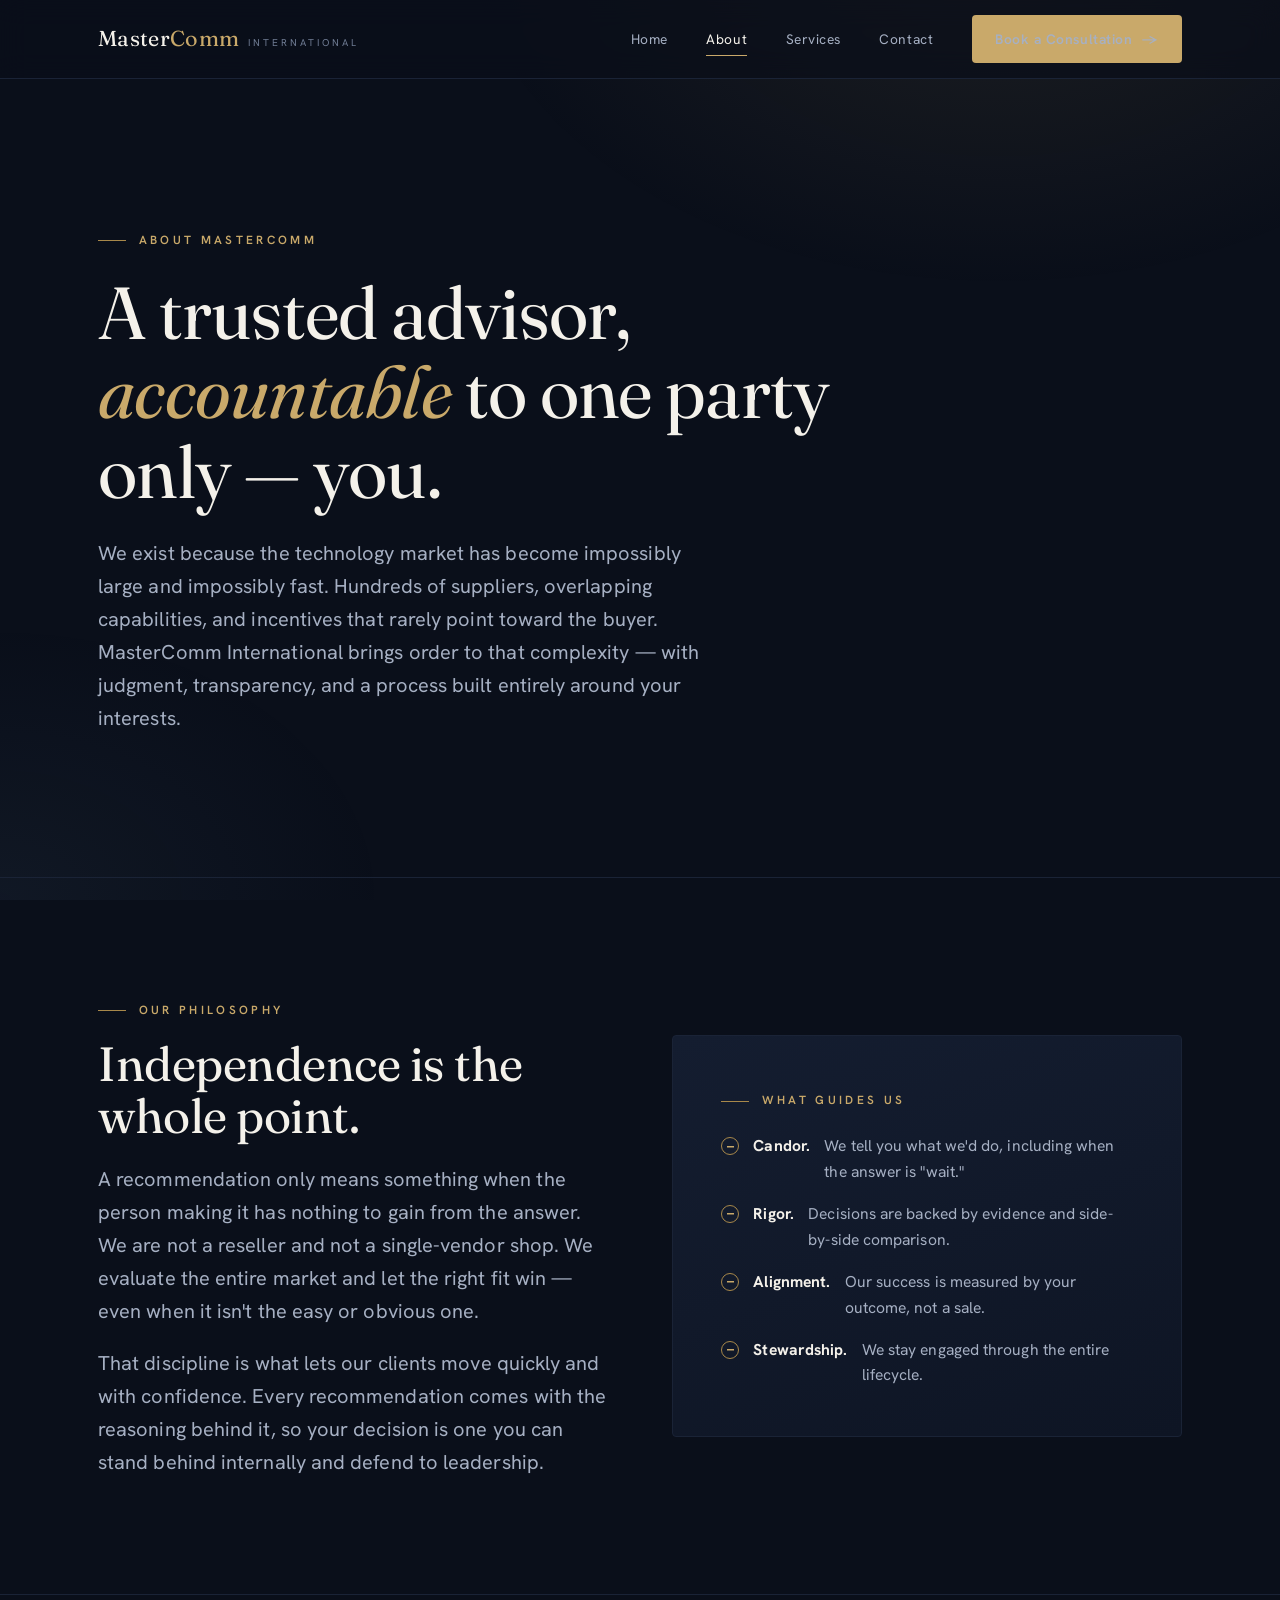
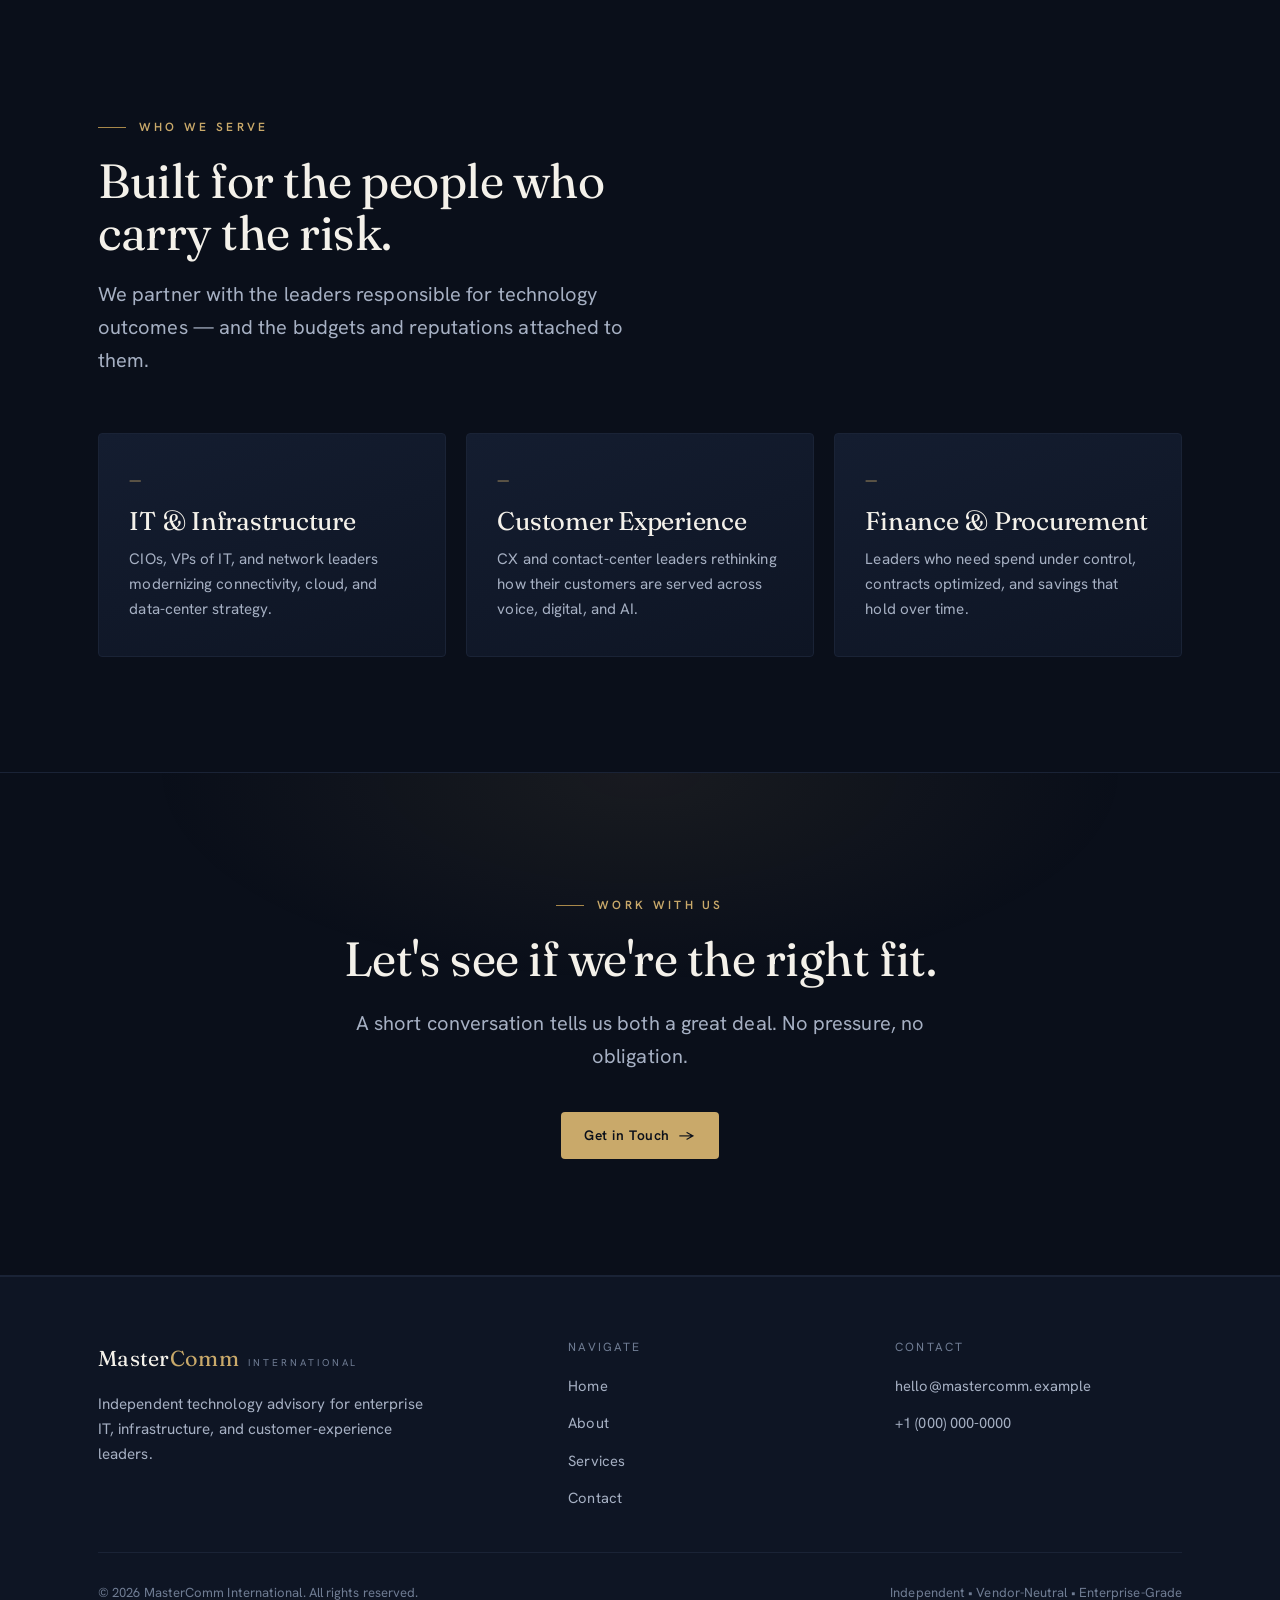
==== about.html @ c712c60d "Add files via upload" ====
<!DOCTYPE html>
<html lang="en">
<head>
  <meta charset="UTF-8" />
  <meta name="viewport" content="width=device-width, initial-scale=1.0" />
  <title>About — MasterComm International</title>
  <meta name="description" content="MasterComm International is an independent technology advisor. Learn about our philosophy, our independence, and how we serve enterprise technology leaders." />
  <link rel="preconnect" href="https://fonts.googleapis.com" />
  <link rel="preconnect" href="https://fonts.gstatic.com" crossorigin />
  <link href="https://fonts.googleapis.com/css2?family=Fraunces:ital,opsz,wght@0,9..144,300..500;1,9..144,300..500&family=Hanken+Grotesk:wght@400;500;600&display=swap" rel="stylesheet" />
  <link rel="stylesheet" href="styles.css" />
</head>
<body>

  <header class="site-header">
    <div class="wrap nav">
      <a class="brand" href="index.html">
        <span class="mark">Master<b>Comm</b></span>
        <span class="tag">International</span>
      </a>
      <nav class="nav-links">
        <a href="index.html">Home</a>
        <a href="about.html" class="active">About</a>
        <a href="services.html">Services</a>
        <a href="contact.html">Contact</a>
        <a href="contact.html" class="btn btn-primary">Book a Consultation <span class="arr">→</span></a>
      </nav>
      <button class="nav-toggle" aria-label="Menu"><span></span><span></span><span></span></button>
    </div>
  </header>

  <!-- PAGE HERO -->
  <section class="hero">
    <div class="wrap">
      <span class="eyebrow reveal">About MasterComm</span>
      <h1 class="reveal d1" style="max-width:18ch;margin:1.4rem 0 1.6rem;">A trusted advisor, <span class="accent">accountable</span> to one party only — you.</h1>
      <p class="lead reveal d2">We exist because the technology market has become impossibly large and impossibly fast. Hundreds of suppliers, overlapping capabilities, and incentives that rarely point toward the buyer. MasterComm International brings order to that complexity — with judgment, transparency, and a process built entirely around your interests.</p>
    </div>
  </section>

  <!-- PHILOSOPHY -->
  <section class="section-pad" style="border-top:1px solid var(--line-soft);">
    <div class="wrap split">
      <div class="reveal">
        <span class="eyebrow">Our Philosophy</span>
        <h2 style="margin:1.1rem 0 1.3rem;">Independence is the whole point.</h2>
        <p class="lead">A recommendation only means something when the person making it has nothing to gain from the answer. We are not a reseller and not a single-vendor shop. We evaluate the entire market and let the right fit win — even when it isn't the easy or obvious one.</p>
        <p class="lead" style="margin-top:1.2rem;">That discipline is what lets our clients move quickly and with confidence. Every recommendation comes with the reasoning behind it, so your decision is one you can stand behind internally and defend to leadership.</p>
      </div>
      <div class="panel reveal d1">
        <span class="eyebrow">What Guides Us</span>
        <ul class="tick-list" style="margin-top:1.4rem;">
          <li><strong style="color:var(--parchment);">Candor.</strong> We tell you what we'd do, including when the answer is "wait."</li>
          <li><strong style="color:var(--parchment);">Rigor.</strong> Decisions are backed by evidence and side-by-side comparison.</li>
          <li><strong style="color:var(--parchment);">Alignment.</strong> Our success is measured by your outcome, not a sale.</li>
          <li><strong style="color:var(--parchment);">Stewardship.</strong> We stay engaged through the entire lifecycle.</li>
        </ul>
      </div>
    </div>
  </section>

  <!-- WHO WE SERVE -->
  <section class="section-pad" style="border-top:1px solid var(--line-soft);">
    <div class="wrap">
      <div class="section-head reveal">
        <span class="eyebrow">Who We Serve</span>
        <h2>Built for the people who carry the risk.</h2>
        <p class="lead">We partner with the leaders responsible for technology outcomes — and the budgets and reputations attached to them.</p>
      </div>
      <div class="grid grid-3">
        <article class="card reveal">
          <span class="idx">—</span>
          <h3>IT &amp; Infrastructure</h3>
          <p>CIOs, VPs of IT, and network leaders modernizing connectivity, cloud, and data-center strategy.</p>
        </article>
        <article class="card reveal d1">
          <span class="idx">—</span>
          <h3>Customer Experience</h3>
          <p>CX and contact-center leaders rethinking how their customers are served across voice, digital, and AI.</p>
        </article>
        <article class="card reveal d2">
          <span class="idx">—</span>
          <h3>Finance &amp; Procurement</h3>
          <p>Leaders who need spend under control, contracts optimized, and savings that hold over time.</p>
        </article>
      </div>
    </div>
  </section>

  <!-- CTA -->
  <section class="cta-band section-pad">
    <div class="wrap">
      <span class="eyebrow reveal" style="justify-content:center;">Work With Us</span>
      <h2 class="reveal d1" style="margin-top:1.1rem;">Let's see if we're the right fit.</h2>
      <p class="lead reveal d2">A short conversation tells us both a great deal. No pressure, no obligation.</p>
      <div class="reveal d3" style="display:flex;justify-content:center;">
        <a href="contact.html" class="btn btn-primary">Get in Touch <span class="arr">→</span></a>
      </div>
    </div>
  </section>

  <footer class="site-footer">
    <div class="wrap">
      <div class="footer-grid">
        <div>
          <a class="brand" href="index.html">
            <span class="mark">Master<b>Comm</b></span>
            <span class="tag">International</span>
          </a>
          <p class="footer-blurb">Independent technology advisory for enterprise IT, infrastructure, and customer-experience leaders.</p>
        </div>
        <div>
          <h4>Navigate</h4>
          <ul>
            <li><a href="index.html">Home</a></li>
            <li><a href="about.html">About</a></li>
            <li><a href="services.html">Services</a></li>
            <li><a href="contact.html">Contact</a></li>
          </ul>
        </div>
        <div>
          <h4>Contact</h4>
          <ul>
            <li><a href="mailto:hello@mastercomm.example">hello@mastercomm.example</a></li>
            <li><a href="tel:+10000000000">+1 (000) 000-0000</a></li>
          </ul>
        </div>
      </div>
      <div class="footer-bottom">
        <span>© <span id="year"></span> MasterComm International. All rights reserved.</span>
        <span>Independent • Vendor-Neutral • Enterprise-Grade</span>
      </div>
    </div>
  </footer>

  <script>document.getElementById('year').textContent = new Date().getFullYear();</script>
  <script src="script.js"></script>
</body>
</html>
---- styles.css ----
/* ============================================================
   MasterComm International — Design System
   Aesthetic: refined boardroom luxury for enterprise IT / CX
   ============================================================ */

:root {
  /* Core palette */
  --ink:        #0a0f1a;   /* deep midnight base            */
  --ink-2:      #0e1524;   /* raised surface                */
  --ink-3:      #141d30;   /* cards / panels                */
  --line:       #243047;   /* hairline borders              */
  --line-soft:  #1a2336;

  /* Text */
  --parchment:  #f4f1ea;   /* primary text (warm white)     */
  --muted:      #a6b0c3;   /* secondary text                */
  --muted-2:    #6f7c93;   /* tertiary / captions           */

  /* Accent — champagne brass */
  --gold:       #c9a96a;
  --gold-soft:  #d9c193;
  --gold-deep:  #a8884a;
  --steel:      #6b8db5;   /* secondary tech accent         */

  /* Type */
  --display: "Fraunces", Georgia, "Times New Roman", serif;
  --body:    "Hanken Grotesk", -apple-system, BlinkMacSystemFont, sans-serif;

  /* Layout */
  --maxw: 1180px;
  --gutter: clamp(1.25rem, 4vw, 3rem);
  --radius: 4px;
  --ease: cubic-bezier(0.16, 1, 0.3, 1);
}

/* ---------- Reset ---------- */
*, *::before, *::after { box-sizing: border-box; margin: 0; padding: 0; }
html { scroll-behavior: smooth; -webkit-text-size-adjust: 100%; }

body {
  font-family: var(--body);
  background: var(--ink);
  color: var(--parchment);
  line-height: 1.65;
  font-weight: 400;
  letter-spacing: 0.005em;
  -webkit-font-smoothing: antialiased;
  text-rendering: optimizeLegibility;
  overflow-x: hidden;
}

/* Subtle film-grain / atmosphere overlay */
body::before {
  content: "";
  position: fixed;
  inset: 0;
  pointer-events: none;
  z-index: 1;
  background:
    radial-gradient(900px 600px at 78% -8%, rgba(201,169,106,0.10), transparent 60%),
    radial-gradient(700px 500px at 0% 100%, rgba(107,141,181,0.07), transparent 55%);
}

img { max-width: 100%; display: block; }
a { color: inherit; text-decoration: none; }

/* ---------- Typography ---------- */
h1, h2, h3, h4 {
  font-family: var(--display);
  font-weight: 400;
  line-height: 1.08;
  letter-spacing: -0.01em;
  font-optical-sizing: auto;
}
h1 { font-size: clamp(2.6rem, 6vw, 4.6rem); }
h2 { font-size: clamp(2rem, 4vw, 3rem); }
h3 { font-size: clamp(1.25rem, 2vw, 1.6rem); }

.eyebrow {
  font-family: var(--body);
  font-size: 0.74rem;
  font-weight: 600;
  letter-spacing: 0.28em;
  text-transform: uppercase;
  color: var(--gold);
  display: inline-flex;
  align-items: center;
  gap: 0.8rem;
}
.eyebrow::before {
  content: "";
  width: 28px; height: 1px;
  background: var(--gold-deep);
  display: inline-block;
}

p.lead {
  font-size: clamp(1.05rem, 1.6vw, 1.25rem);
  color: var(--muted);
  max-width: 56ch;
}

/* ---------- Layout helpers ---------- */
.wrap { width: 100%; max-width: var(--maxw); margin: 0 auto; padding-inline: var(--gutter); position: relative; z-index: 2; }
section { position: relative; z-index: 2; }
.section-pad { padding-block: clamp(4.5rem, 9vw, 8rem); }

/* ---------- Header / Nav ---------- */
.site-header {
  position: sticky; top: 0; z-index: 50;
  background: rgba(10,15,26,0.72);
  backdrop-filter: blur(14px);
  -webkit-backdrop-filter: blur(14px);
  border-bottom: 1px solid var(--line-soft);
}
.nav {
  display: flex; align-items: center; justify-content: space-between;
  height: 78px;
}
.brand { display: flex; align-items: baseline; gap: 0.55rem; letter-spacing: 0.02em; }
.brand .mark {
  font-family: var(--display);
  font-size: 1.35rem;
  color: var(--parchment);
}
.brand .mark b { color: var(--gold); font-weight: 400; }
.brand .tag {
  font-size: 0.62rem; letter-spacing: 0.3em; text-transform: uppercase;
  color: var(--muted-2);
}
.nav-links { display: flex; align-items: center; gap: 2.4rem; }
.nav-links a {
  font-size: 0.86rem; letter-spacing: 0.04em; color: var(--muted);
  position: relative; transition: color 0.3s var(--ease);
}
.nav-links a:hover { color: var(--parchment); }
.nav-links a.active { color: var(--parchment); }
.nav-links a:not(.btn)::after {
  content: ""; position: absolute; left: 0; bottom: -6px;
  width: 0; height: 1px; background: var(--gold);
  transition: width 0.35s var(--ease);
}
.nav-links a:not(.btn):hover::after,
.nav-links a.active:not(.btn)::after { width: 100%; }

.btn {
  display: inline-flex; align-items: center; gap: 0.6rem;
  font-size: 0.86rem; font-weight: 600; letter-spacing: 0.04em;
  padding: 0.72rem 1.4rem; border-radius: var(--radius);
  transition: all 0.35s var(--ease); cursor: pointer; border: 1px solid transparent;
}
.btn-primary { background: var(--gold); color: var(--ink); }
.btn-primary:hover { background: var(--gold-soft); transform: translateY(-2px); }
.btn-ghost { border-color: var(--line); color: var(--parchment); }
.btn-ghost:hover { border-color: var(--gold); color: var(--gold); }
.btn .arr { transition: transform 0.35s var(--ease); }
.btn:hover .arr { transform: translateX(4px); }

/* Mobile nav toggle */
.nav-toggle { display: none; background: none; border: 0; cursor: pointer; padding: 0.5rem; }
.nav-toggle span { display: block; width: 24px; height: 2px; background: var(--parchment); margin: 5px 0; transition: 0.3s var(--ease); }

/* ---------- Hero ---------- */
.hero { padding-block: clamp(5rem, 12vw, 9rem) clamp(4rem, 8vw, 7rem); position: relative; }
.hero-grid { display: grid; gap: 2.5rem; }
.hero h1 { margin: 1.6rem 0 1.8rem; }
.hero h1 .accent { color: var(--gold); font-style: italic; }
.hero .lead { margin-bottom: 2.5rem; }
.hero-cta { display: flex; flex-wrap: wrap; gap: 1rem; }

/* faint vertical rule + index numerals motif */
.hero-meta {
  margin-top: 4rem; padding-top: 2rem; border-top: 1px solid var(--line-soft);
  display: grid; grid-template-columns: repeat(3, 1fr); gap: 1.5rem;
}
.hero-meta .stat .n { font-family: var(--display); font-size: clamp(1.8rem,3vw,2.4rem); color: var(--parchment); }
.hero-meta .stat .l { font-size: 0.78rem; letter-spacing: 0.12em; text-transform: uppercase; color: var(--muted-2); margin-top: 0.3rem; }

/* ---------- Generic section heads ---------- */
.section-head { max-width: 60ch; margin-bottom: 3.5rem; }
.section-head h2 { margin: 1.1rem 0 1.2rem; }

/* ---------- Cards grid ---------- */
.grid { display: grid; gap: 1.25rem; }
.grid-3 { grid-template-columns: repeat(3, 1fr); }
.grid-2 { grid-template-columns: repeat(2, 1fr); }

.card {
  background: linear-gradient(160deg, var(--ink-3), var(--ink-2));
  border: 1px solid var(--line-soft);
  border-radius: var(--radius);
  padding: 2.1rem 1.9rem;
  transition: transform 0.4s var(--ease), border-color 0.4s var(--ease);
  position: relative; overflow: hidden;
}
.card::after {
  content: ""; position: absolute; inset: 0 0 auto 0; height: 1px;
  background: linear-gradient(90deg, transparent, var(--gold-deep), transparent);
  opacity: 0; transition: opacity 0.4s var(--ease);
}
.card:hover { transform: translateY(-4px); border-color: var(--line); }
.card:hover::after { opacity: 1; }
.card .idx { font-family: var(--display); font-size: 0.95rem; color: var(--gold); letter-spacing: 0.1em; }
.card h3 { margin: 0.9rem 0 0.7rem; color: var(--parchment); }
.card p { color: var(--muted); font-size: 0.95rem; }

/* ---------- Feature / split ---------- */
.split { display: grid; grid-template-columns: 1fr 1fr; gap: clamp(2rem, 5vw, 4.5rem); align-items: center; }
.panel {
  background: linear-gradient(160deg, var(--ink-3), var(--ink-2));
  border: 1px solid var(--line-soft); border-radius: var(--radius);
  padding: clamp(2rem, 4vw, 3rem);
}
.tick-list { list-style: none; display: grid; gap: 1rem; margin-top: 1.6rem; }
.tick-list li { display: flex; gap: 0.9rem; color: var(--muted); font-size: 0.98rem; }
.tick-list li::before {
  content: ""; flex: none; width: 18px; height: 18px; margin-top: 4px;
  border: 1px solid var(--gold-deep); border-radius: 50%;
  background:
    linear-gradient(var(--gold),var(--gold)) center/7px 1.5px no-repeat;
  position: relative;
}

/* ---------- CTA band ---------- */
.cta-band {
  border-top: 1px solid var(--line-soft);
  border-bottom: 1px solid var(--line-soft);
  background:
    radial-gradient(700px 300px at 50% 0%, rgba(201,169,106,0.08), transparent 70%);
  text-align: center;
}
.cta-band h2 { margin-bottom: 1.4rem; }
.cta-band .lead { margin: 0 auto 2.4rem; }

/* ---------- Contact ---------- */
.field { display: flex; flex-direction: column; gap: 0.5rem; margin-bottom: 1.3rem; }
.field label { font-size: 0.78rem; letter-spacing: 0.12em; text-transform: uppercase; color: var(--muted-2); }
.field input, .field textarea, .field select {
  background: var(--ink); border: 1px solid var(--line); border-radius: var(--radius);
  color: var(--parchment); padding: 0.85rem 1rem; font-family: var(--body); font-size: 0.95rem;
  transition: border-color 0.3s var(--ease);
}
.field input:focus, .field textarea:focus, .field select:focus { outline: none; border-color: var(--gold); }
.field textarea { resize: vertical; min-height: 140px; }

.contact-detail { display: grid; gap: 1.8rem; }
.contact-detail .row .k { font-size: 0.74rem; letter-spacing: 0.2em; text-transform: uppercase; color: var(--gold); margin-bottom: 0.4rem; }
.contact-detail .row .v { color: var(--parchment); font-size: 1.05rem; }
.contact-detail .row .v a:hover { color: var(--gold); }

/* ---------- Footer ---------- */
.site-footer { border-top: 1px solid var(--line-soft); background: var(--ink-2); }
.footer-grid { display: grid; grid-template-columns: 1.5fr 1fr 1fr; gap: 2.5rem; padding-block: 4rem 2.5rem; }
.footer-grid h4 { font-family: var(--body); font-size: 0.74rem; letter-spacing: 0.18em; text-transform: uppercase; color: var(--muted-2); margin-bottom: 1.2rem; }
.footer-grid ul { list-style: none; display: grid; gap: 0.7rem; }
.footer-grid a { color: var(--muted); font-size: 0.92rem; }
.footer-grid a:hover { color: var(--gold); }
.footer-blurb { color: var(--muted); font-size: 0.95rem; max-width: 38ch; margin-top: 1rem; }
.footer-bottom { display: flex; justify-content: space-between; align-items: center; flex-wrap: wrap; gap: 1rem; padding-block: 1.8rem; border-top: 1px solid var(--line-soft); font-size: 0.82rem; color: var(--muted-2); }

/* ---------- Reveal on load / scroll ---------- */
.reveal { opacity: 0; transform: translateY(20px); transition: opacity 0.8s var(--ease), transform 0.8s var(--ease); }
.reveal.in { opacity: 1; transform: none; }
.d1 { transition-delay: 0.08s; } .d2 { transition-delay: 0.16s; }
.d3 { transition-delay: 0.24s; } .d4 { transition-delay: 0.32s; }

/* ---------- Responsive ---------- */
@media (max-width: 880px) {
  .nav-links {
    position: fixed; inset: 78px 0 auto 0; flex-direction: column; align-items: flex-start;
    gap: 0; background: var(--ink-2); border-bottom: 1px solid var(--line);
    padding: 1rem var(--gutter) 2rem; transform: translateY(-120%);
    transition: transform 0.45s var(--ease); height: auto;
  }
  .nav-links.open { transform: translateY(0); }
  .nav-links a { padding: 0.9rem 0; width: 100%; border-bottom: 1px solid var(--line-soft); }
  .nav-links a.btn { margin-top: 1rem; border-bottom: 0; justify-content: center; }
  .nav-toggle { display: block; }
  .grid-3, .grid-2 { grid-template-columns: 1fr; }
  .split { grid-template-columns: 1fr; }
  .footer-grid { grid-template-columns: 1fr; gap: 2rem; }
  .hero-meta { grid-template-columns: 1fr; gap: 1.6rem; }
}

@media (prefers-reduced-motion: reduce) {
  * { animation: none !important; transition: none !important; scroll-behavior: auto; }
  .reveal { opacity: 1; transform: none; }
}
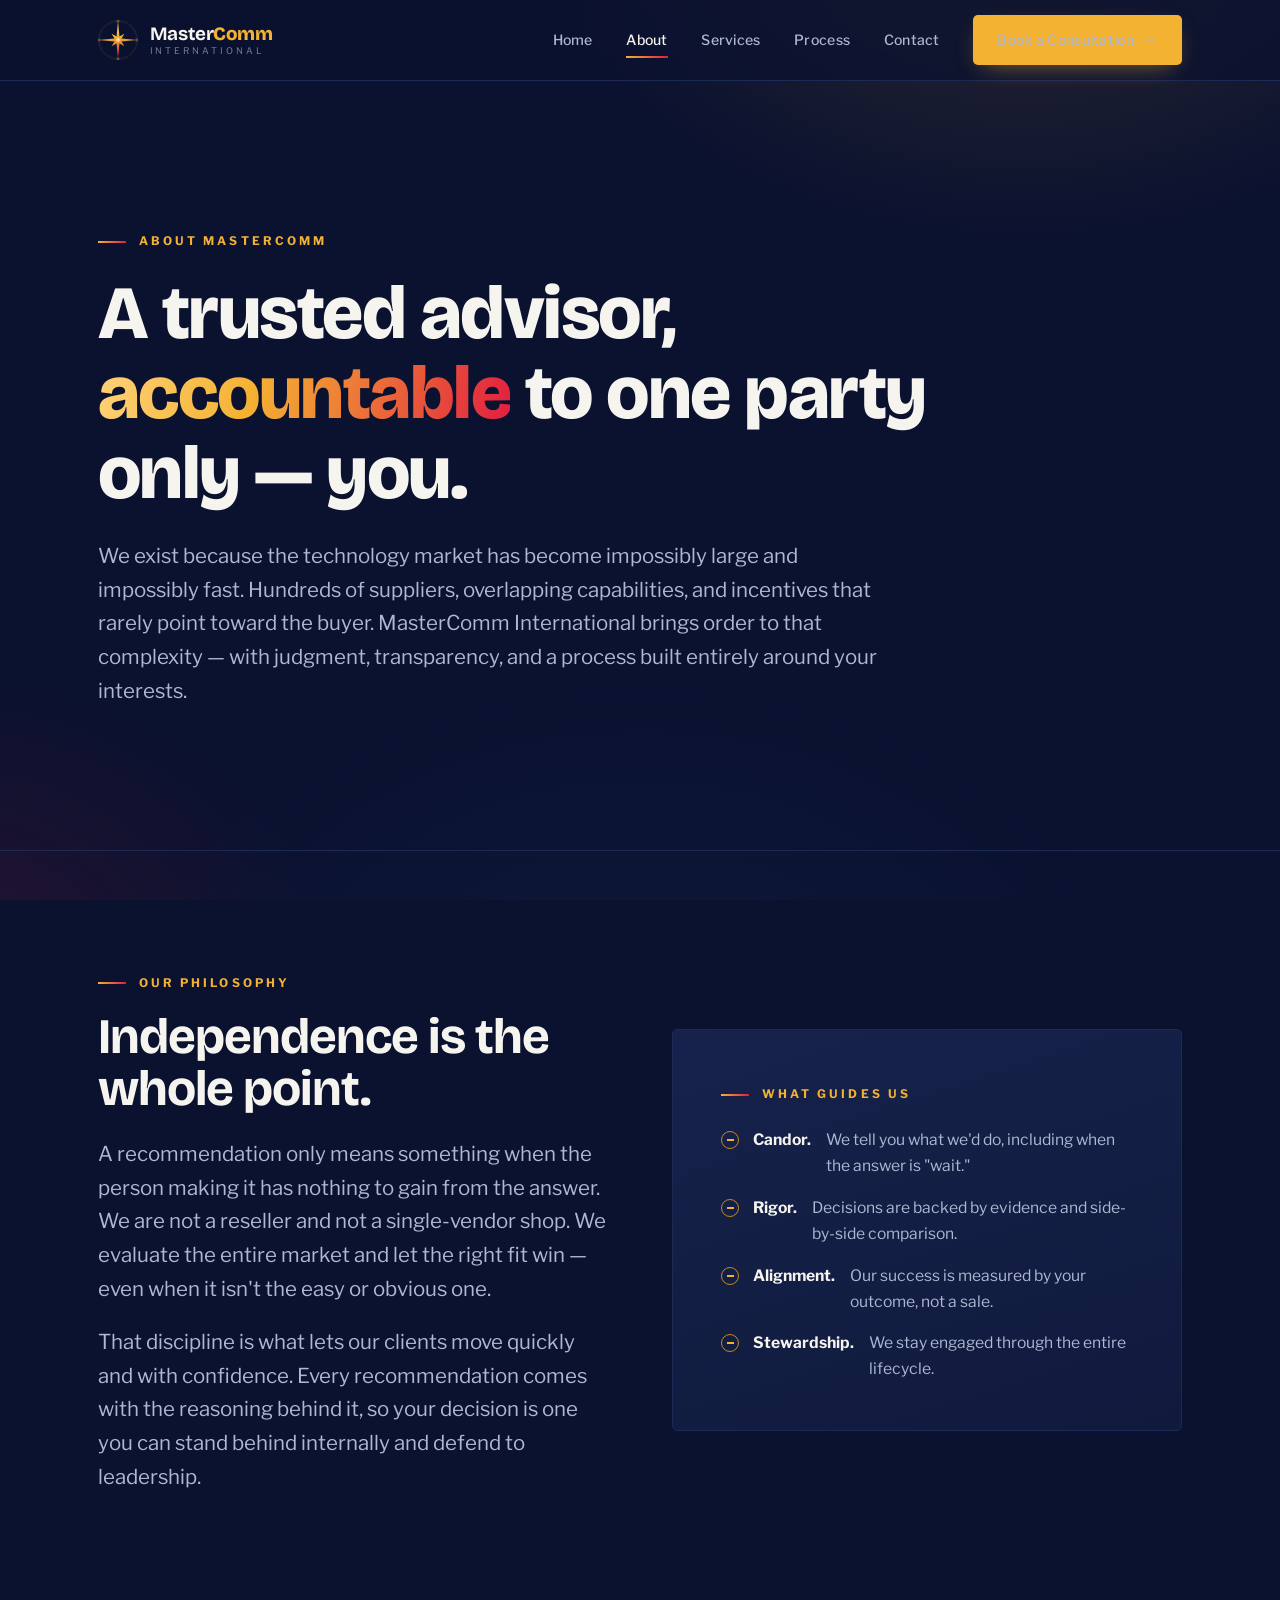
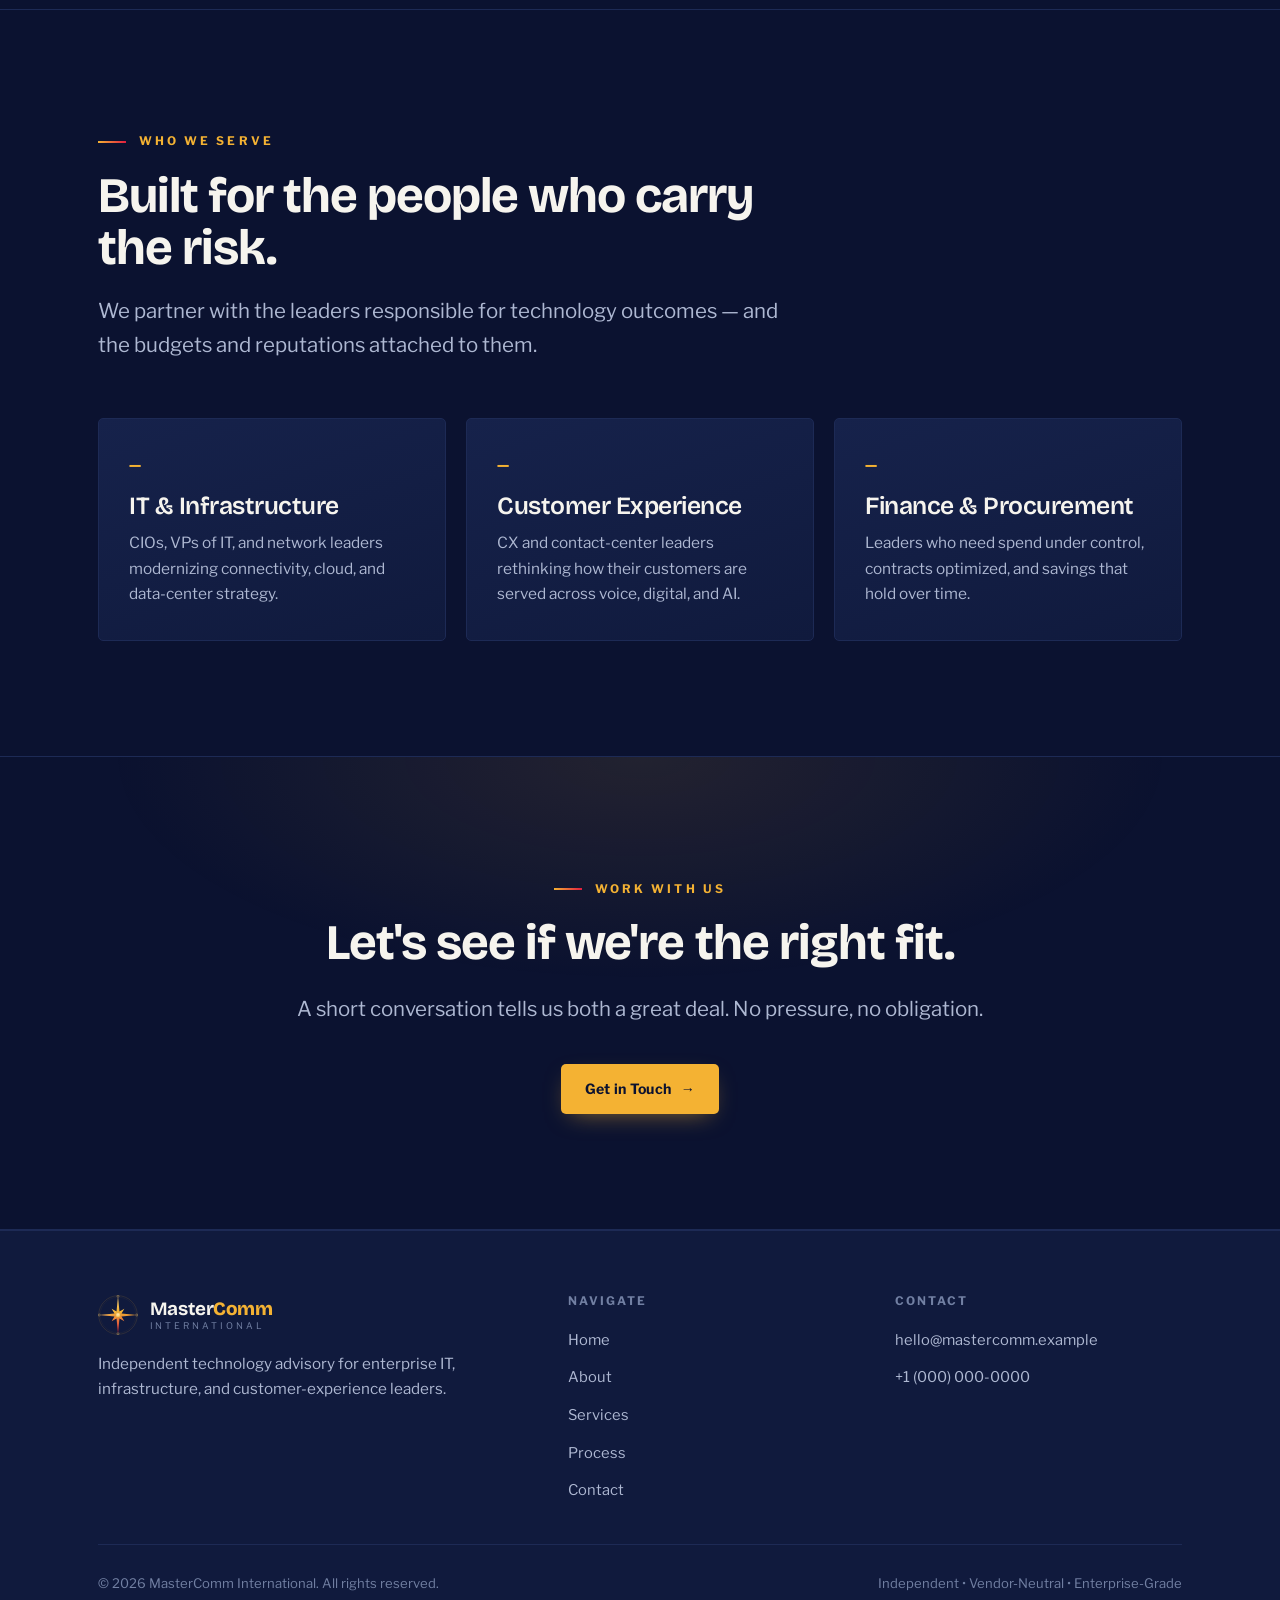
==== commit e68992f0: "Add files via upload" ====
--- a/about.html
+++ b/about.html
@@ -7,7 +7,8 @@
   <meta name="description" content="MasterComm International is an independent technology advisor. Learn about our philosophy, our independence, and how we serve enterprise technology leaders." />
   <link rel="preconnect" href="https://fonts.googleapis.com" />
   <link rel="preconnect" href="https://fonts.gstatic.com" crossorigin />
-  <link href="https://fonts.googleapis.com/css2?family=Fraunces:ital,opsz,wght@0,9..144,300..500;1,9..144,300..500&family=Hanken+Grotesk:wght@400;500;600&display=swap" rel="stylesheet" />
+  <link href="https://fonts.googleapis.com/css2?family=Bricolage+Grotesque:opsz,wght@12..96,400;12..96,500;12..96,600;12..96,700;12..96,800&family=Libre+Franklin:wght@400;500;600;700&display=swap" rel="stylesheet" />
+  <link rel="icon" type="image/svg+xml" href="logo.svg" />
   <link rel="stylesheet" href="styles.css" />
 </head>
 <body>
@@ -15,15 +16,16 @@
   <header class="site-header">
     <div class="wrap nav">
       <a class="brand" href="index.html">
-        <span class="mark">Master<b>Comm</b></span>
-        <span class="tag">International</span>
+        <img class="logo-mark" src="logo.svg" alt="MasterComm International" />
+        <span class="brand-text"><span class="mark">Master<b>Comm</b></span><span class="tag">International</span></span>
       </a>
       <nav class="nav-links">
         <a href="index.html">Home</a>
         <a href="about.html" class="active">About</a>
         <a href="services.html">Services</a>
+        <a href="process.html">Process</a>
         <a href="contact.html">Contact</a>
-        <a href="contact.html" class="btn btn-primary">Book a Consultation <span class="arr">→</span></a>
+        <a href="contact.html" class="btn btn-primary">Book a Consultation <span class="arr">&rarr;</span></a>
       </nav>
       <button class="nav-toggle" aria-label="Menu"><span></span><span></span><span></span></button>
     </div>
@@ -104,9 +106,9 @@
       <div class="footer-grid">
         <div>
           <a class="brand" href="index.html">
-            <span class="mark">Master<b>Comm</b></span>
-            <span class="tag">International</span>
-          </a>
+        <img class="logo-mark" src="logo.svg" alt="MasterComm International" />
+        <span class="brand-text"><span class="mark">Master<b>Comm</b></span><span class="tag">International</span></span>
+      </a>
           <p class="footer-blurb">Independent technology advisory for enterprise IT, infrastructure, and customer-experience leaders.</p>
         </div>
         <div>
@@ -115,6 +117,7 @@
             <li><a href="index.html">Home</a></li>
             <li><a href="about.html">About</a></li>
             <li><a href="services.html">Services</a></li>
+            <li><a href="process.html">Process</a></li>
             <li><a href="contact.html">Contact</a></li>
           </ul>
         </div>
--- a/styles.css
+++ b/styles.css
@@ -1,39 +1,41 @@
 /* ============================================================
-   MasterComm International — Design System
-   Aesthetic: refined boardroom luxury for enterprise IT / CX
+   MasterComm International — Design System  v2
+   Type:  Bricolage Grotesque (display) + Libre Franklin (body)
+   Tone:  bold, luxurious, trustworthy — gold + crimson on navy
    ============================================================ */
 
 :root {
-  /* Core palette */
-  --ink:        #0a0f1a;   /* deep midnight base            */
-  --ink-2:      #0e1524;   /* raised surface                */
-  --ink-3:      #141d30;   /* cards / panels                */
-  --line:       #243047;   /* hairline borders              */
-  --line-soft:  #1a2336;
+  /* Base — deep royal navy (warmer, richer than near-black) */
+  --ink:        #0b1230;
+  --ink-2:      #101a3d;
+  --ink-3:      #16224b;
+  --line:       #2c3c6b;
+  --line-soft:  #1d2a55;
 
   /* Text */
-  --parchment:  #f4f1ea;   /* primary text (warm white)     */
-  --muted:      #a6b0c3;   /* secondary text                */
-  --muted-2:    #6f7c93;   /* tertiary / captions           */
-
-  /* Accent — champagne brass */
-  --gold:       #c9a96a;
-  --gold-soft:  #d9c193;
-  --gold-deep:  #a8884a;
-  --steel:      #6b8db5;   /* secondary tech accent         */
+  --parchment:  #f6f4ee;
+  --muted:      #aeb8d2;
+  --muted-2:    #7280a3;
+
+  /* Accents — brighter, bolder */
+  --gold:       #f4b233;   /* power / value / luxury */
+  --gold-soft:  #ffd27a;
+  --gold-deep:  #c8881b;
+  --crimson:    #e11d3f;   /* passion / conviction    */
+  --crimson-soft:#ff5d76;
+  --steel:      #5b8def;   /* technology / clarity    */
 
   /* Type */
-  --display: "Fraunces", Georgia, "Times New Roman", serif;
-  --body:    "Hanken Grotesk", -apple-system, BlinkMacSystemFont, sans-serif;
+  --display: "Bricolage Grotesque", "Libre Franklin", Georgia, serif;
+  --body:    "Libre Franklin", -apple-system, BlinkMacSystemFont, sans-serif;
 
   /* Layout */
   --maxw: 1180px;
   --gutter: clamp(1.25rem, 4vw, 3rem);
-  --radius: 4px;
+  --radius: 5px;
   --ease: cubic-bezier(0.16, 1, 0.3, 1);
 }
 
-/* ---------- Reset ---------- */
 *, *::before, *::after { box-sizing: border-box; margin: 0; padding: 0; }
 html { scroll-behavior: smooth; -webkit-text-size-adjust: 100%; }
 
@@ -43,246 +45,203 @@
   color: var(--parchment);
   line-height: 1.65;
   font-weight: 400;
-  letter-spacing: 0.005em;
   -webkit-font-smoothing: antialiased;
   text-rendering: optimizeLegibility;
   overflow-x: hidden;
 }
 
-/* Subtle film-grain / atmosphere overlay */
+/* atmosphere: gold rise + crimson ember */
 body::before {
   content: "";
-  position: fixed;
-  inset: 0;
-  pointer-events: none;
-  z-index: 1;
+  position: fixed; inset: 0; pointer-events: none; z-index: 1;
   background:
-    radial-gradient(900px 600px at 78% -8%, rgba(201,169,106,0.10), transparent 60%),
-    radial-gradient(700px 500px at 0% 100%, rgba(107,141,181,0.07), transparent 55%);
+    radial-gradient(820px 560px at 80% -10%, rgba(244,178,51,0.14), transparent 60%),
+    radial-gradient(680px 520px at -5% 108%, rgba(225,29,63,0.12), transparent 58%),
+    radial-gradient(900px 700px at 50% 120%, rgba(91,141,239,0.06), transparent 60%);
 }
 
 img { max-width: 100%; display: block; }
 a { color: inherit; text-decoration: none; }
 
-/* ---------- Typography ---------- */
+/* Typography */
 h1, h2, h3, h4 {
   font-family: var(--display);
-  font-weight: 400;
-  line-height: 1.08;
-  letter-spacing: -0.01em;
-  font-optical-sizing: auto;
-}
-h1 { font-size: clamp(2.6rem, 6vw, 4.6rem); }
-h2 { font-size: clamp(2rem, 4vw, 3rem); }
-h3 { font-size: clamp(1.25rem, 2vw, 1.6rem); }
+  line-height: 1.06;
+  letter-spacing: -0.02em;
+  font-weight: 700;
+}
+h1 { font-size: clamp(2.7rem, 6vw, 4.7rem); font-weight: 800; }
+h2 { font-size: clamp(2rem, 4vw, 3.1rem); }
+h3 { font-size: clamp(1.2rem, 2vw, 1.55rem); font-weight: 600; }
 
 .eyebrow {
   font-family: var(--body);
-  font-size: 0.74rem;
-  font-weight: 600;
-  letter-spacing: 0.28em;
-  text-transform: uppercase;
+  font-size: 0.74rem; font-weight: 700;
+  letter-spacing: 0.26em; text-transform: uppercase;
   color: var(--gold);
-  display: inline-flex;
-  align-items: center;
-  gap: 0.8rem;
-}
-.eyebrow::before {
-  content: "";
-  width: 28px; height: 1px;
-  background: var(--gold-deep);
-  display: inline-block;
-}
-
-p.lead {
-  font-size: clamp(1.05rem, 1.6vw, 1.25rem);
-  color: var(--muted);
-  max-width: 56ch;
-}
-
-/* ---------- Layout helpers ---------- */
-.wrap { width: 100%; max-width: var(--maxw); margin: 0 auto; padding-inline: var(--gutter); position: relative; z-index: 2; }
+  display: inline-flex; align-items: center; gap: 0.8rem;
+}
+.eyebrow::before { content:""; width:28px; height:2px; background: linear-gradient(90deg,var(--gold),var(--crimson)); display:inline-block; }
+
+p.lead { font-size: clamp(1.05rem, 1.6vw, 1.28rem); color: var(--muted); max-width: 56ch; }
+
+.accent {
+  background: linear-gradient(105deg, var(--gold-soft), var(--gold) 38%, var(--crimson));
+  -webkit-background-clip: text; background-clip: text; color: transparent;
+}
+
+/* Layout helpers */
+.wrap { width:100%; max-width:var(--maxw); margin:0 auto; padding-inline:var(--gutter); position:relative; z-index:2; }
 section { position: relative; z-index: 2; }
 .section-pad { padding-block: clamp(4.5rem, 9vw, 8rem); }
 
-/* ---------- Header / Nav ---------- */
+/* Header / Nav */
 .site-header {
   position: sticky; top: 0; z-index: 50;
-  background: rgba(10,15,26,0.72);
-  backdrop-filter: blur(14px);
-  -webkit-backdrop-filter: blur(14px);
+  background: rgba(11,18,48,0.74);
+  backdrop-filter: blur(14px); -webkit-backdrop-filter: blur(14px);
   border-bottom: 1px solid var(--line-soft);
 }
-.nav {
-  display: flex; align-items: center; justify-content: space-between;
-  height: 78px;
-}
-.brand { display: flex; align-items: baseline; gap: 0.55rem; letter-spacing: 0.02em; }
-.brand .mark {
-  font-family: var(--display);
-  font-size: 1.35rem;
-  color: var(--parchment);
-}
-.brand .mark b { color: var(--gold); font-weight: 400; }
-.brand .tag {
-  font-size: 0.62rem; letter-spacing: 0.3em; text-transform: uppercase;
-  color: var(--muted-2);
-}
-.nav-links { display: flex; align-items: center; gap: 2.4rem; }
-.nav-links a {
-  font-size: 0.86rem; letter-spacing: 0.04em; color: var(--muted);
-  position: relative; transition: color 0.3s var(--ease);
-}
-.nav-links a:hover { color: var(--parchment); }
-.nav-links a.active { color: var(--parchment); }
-.nav-links a:not(.btn)::after {
-  content: ""; position: absolute; left: 0; bottom: -6px;
-  width: 0; height: 1px; background: var(--gold);
-  transition: width 0.35s var(--ease);
-}
-.nav-links a:not(.btn):hover::after,
-.nav-links a.active:not(.btn)::after { width: 100%; }
-
-.btn {
-  display: inline-flex; align-items: center; gap: 0.6rem;
-  font-size: 0.86rem; font-weight: 600; letter-spacing: 0.04em;
-  padding: 0.72rem 1.4rem; border-radius: var(--radius);
-  transition: all 0.35s var(--ease); cursor: pointer; border: 1px solid transparent;
-}
-.btn-primary { background: var(--gold); color: var(--ink); }
-.btn-primary:hover { background: var(--gold-soft); transform: translateY(-2px); }
+.nav { display:flex; align-items:center; justify-content:space-between; height: 80px; }
+
+.brand { display:flex; align-items:center; gap:0.72rem; }
+.logo-mark { width: 40px; height: 40px; flex:none; }
+.brand-text { display:flex; flex-direction:column; line-height:1.05; }
+.brand .mark { font-family: var(--display); font-size: 1.18rem; font-weight: 700; color: var(--parchment); letter-spacing: -0.01em; }
+.brand .mark b { color: var(--gold); font-weight: 800; }
+.brand .tag { font-size: 0.57rem; letter-spacing: 0.32em; text-transform: uppercase; color: var(--muted-2); margin-top: 2px; }
+
+.nav-links { display:flex; align-items:center; gap: 2.1rem; }
+.nav-links a { font-size: 0.88rem; font-weight:500; letter-spacing:0.02em; color: var(--muted); position:relative; transition: color .3s var(--ease); }
+.nav-links a:hover, .nav-links a.active { color: var(--parchment); }
+.nav-links a:not(.btn)::after { content:""; position:absolute; left:0; bottom:-6px; width:0; height:2px; background: linear-gradient(90deg,var(--gold),var(--crimson)); transition: width .35s var(--ease); }
+.nav-links a:not(.btn):hover::after, .nav-links a.active:not(.btn)::after { width:100%; }
+
+.btn { display:inline-flex; align-items:center; gap:0.6rem; font-family:var(--body); font-size:0.88rem; font-weight:700; letter-spacing:0.02em; padding:0.78rem 1.45rem; border-radius:var(--radius); transition: all .35s var(--ease); cursor:pointer; border:1px solid transparent; }
+.btn-primary { background: var(--gold); color: var(--ink); box-shadow: 0 8px 24px -10px rgba(244,178,51,0.6); }
+.btn-primary:hover { background: var(--gold-soft); transform: translateY(-2px); box-shadow: 0 14px 30px -12px rgba(244,178,51,0.7); }
 .btn-ghost { border-color: var(--line); color: var(--parchment); }
 .btn-ghost:hover { border-color: var(--gold); color: var(--gold); }
-.btn .arr { transition: transform 0.35s var(--ease); }
+.btn .arr { transition: transform .35s var(--ease); }
 .btn:hover .arr { transform: translateX(4px); }
 
-/* Mobile nav toggle */
-.nav-toggle { display: none; background: none; border: 0; cursor: pointer; padding: 0.5rem; }
-.nav-toggle span { display: block; width: 24px; height: 2px; background: var(--parchment); margin: 5px 0; transition: 0.3s var(--ease); }
-
-/* ---------- Hero ---------- */
-.hero { padding-block: clamp(5rem, 12vw, 9rem) clamp(4rem, 8vw, 7rem); position: relative; }
-.hero-grid { display: grid; gap: 2.5rem; }
+.nav-toggle { display:none; background:none; border:0; cursor:pointer; padding:0.5rem; }
+.nav-toggle span { display:block; width:24px; height:2px; background:var(--parchment); margin:5px 0; transition:.3s var(--ease); }
+
+/* Hero */
+.hero { padding-block: clamp(5rem,12vw,9rem) clamp(4rem,8vw,7rem); }
+.hero-grid { display:grid; gap:2.5rem; }
 .hero h1 { margin: 1.6rem 0 1.8rem; }
-.hero h1 .accent { color: var(--gold); font-style: italic; }
 .hero .lead { margin-bottom: 2.5rem; }
-.hero-cta { display: flex; flex-wrap: wrap; gap: 1rem; }
-
-/* faint vertical rule + index numerals motif */
-.hero-meta {
-  margin-top: 4rem; padding-top: 2rem; border-top: 1px solid var(--line-soft);
-  display: grid; grid-template-columns: repeat(3, 1fr); gap: 1.5rem;
-}
-.hero-meta .stat .n { font-family: var(--display); font-size: clamp(1.8rem,3vw,2.4rem); color: var(--parchment); }
-.hero-meta .stat .l { font-size: 0.78rem; letter-spacing: 0.12em; text-transform: uppercase; color: var(--muted-2); margin-top: 0.3rem; }
-
-/* ---------- Generic section heads ---------- */
-.section-head { max-width: 60ch; margin-bottom: 3.5rem; }
+.hero-cta { display:flex; flex-wrap:wrap; gap:1rem; }
+.hero-meta { margin-top:4rem; padding-top:2rem; border-top:1px solid var(--line-soft); display:grid; grid-template-columns:repeat(3,1fr); gap:1.5rem; }
+.hero-meta .stat .n { font-family:var(--display); font-weight:700; font-size:clamp(1.8rem,3vw,2.4rem); color:var(--parchment); }
+.hero-meta .stat .l { font-size:0.78rem; letter-spacing:0.1em; text-transform:uppercase; color:var(--muted-2); margin-top:0.3rem; }
+
+/* Section heads */
+.section-head { max-width: 62ch; margin-bottom: 3.5rem; }
 .section-head h2 { margin: 1.1rem 0 1.2rem; }
 
-/* ---------- Cards grid ---------- */
-.grid { display: grid; gap: 1.25rem; }
-.grid-3 { grid-template-columns: repeat(3, 1fr); }
-.grid-2 { grid-template-columns: repeat(2, 1fr); }
-
+/* Cards */
+.grid { display:grid; gap:1.25rem; }
+.grid-3 { grid-template-columns: repeat(3,1fr); }
+.grid-2 { grid-template-columns: repeat(2,1fr); }
 .card {
-  background: linear-gradient(160deg, var(--ink-3), var(--ink-2));
-  border: 1px solid var(--line-soft);
-  border-radius: var(--radius);
-  padding: 2.1rem 1.9rem;
-  transition: transform 0.4s var(--ease), border-color 0.4s var(--ease);
-  position: relative; overflow: hidden;
-}
-.card::after {
-  content: ""; position: absolute; inset: 0 0 auto 0; height: 1px;
-  background: linear-gradient(90deg, transparent, var(--gold-deep), transparent);
-  opacity: 0; transition: opacity 0.4s var(--ease);
-}
+  background: linear-gradient(162deg, var(--ink-3), var(--ink-2));
+  border:1px solid var(--line-soft); border-radius:var(--radius);
+  padding: 2.1rem 1.9rem; position:relative; overflow:hidden;
+  transition: transform .4s var(--ease), border-color .4s var(--ease);
+}
+.card::after { content:""; position:absolute; inset:0 0 auto 0; height:2px; background:linear-gradient(90deg,transparent,var(--gold),var(--crimson),transparent); opacity:0; transition:opacity .4s var(--ease); }
 .card:hover { transform: translateY(-4px); border-color: var(--line); }
-.card:hover::after { opacity: 1; }
-.card .idx { font-family: var(--display); font-size: 0.95rem; color: var(--gold); letter-spacing: 0.1em; }
-.card h3 { margin: 0.9rem 0 0.7rem; color: var(--parchment); }
-.card p { color: var(--muted); font-size: 0.95rem; }
-
-/* ---------- Feature / split ---------- */
-.split { display: grid; grid-template-columns: 1fr 1fr; gap: clamp(2rem, 5vw, 4.5rem); align-items: center; }
-.panel {
-  background: linear-gradient(160deg, var(--ink-3), var(--ink-2));
-  border: 1px solid var(--line-soft); border-radius: var(--radius);
-  padding: clamp(2rem, 4vw, 3rem);
-}
-.tick-list { list-style: none; display: grid; gap: 1rem; margin-top: 1.6rem; }
-.tick-list li { display: flex; gap: 0.9rem; color: var(--muted); font-size: 0.98rem; }
-.tick-list li::before {
-  content: ""; flex: none; width: 18px; height: 18px; margin-top: 4px;
-  border: 1px solid var(--gold-deep); border-radius: 50%;
-  background:
-    linear-gradient(var(--gold),var(--gold)) center/7px 1.5px no-repeat;
-  position: relative;
-}
-
-/* ---------- CTA band ---------- */
-.cta-band {
-  border-top: 1px solid var(--line-soft);
-  border-bottom: 1px solid var(--line-soft);
-  background:
-    radial-gradient(700px 300px at 50% 0%, rgba(201,169,106,0.08), transparent 70%);
-  text-align: center;
-}
-.cta-band h2 { margin-bottom: 1.4rem; }
-.cta-band .lead { margin: 0 auto 2.4rem; }
-
-/* ---------- Contact ---------- */
-.field { display: flex; flex-direction: column; gap: 0.5rem; margin-bottom: 1.3rem; }
-.field label { font-size: 0.78rem; letter-spacing: 0.12em; text-transform: uppercase; color: var(--muted-2); }
-.field input, .field textarea, .field select {
-  background: var(--ink); border: 1px solid var(--line); border-radius: var(--radius);
-  color: var(--parchment); padding: 0.85rem 1rem; font-family: var(--body); font-size: 0.95rem;
-  transition: border-color 0.3s var(--ease);
-}
-.field input:focus, .field textarea:focus, .field select:focus { outline: none; border-color: var(--gold); }
-.field textarea { resize: vertical; min-height: 140px; }
-
-.contact-detail { display: grid; gap: 1.8rem; }
-.contact-detail .row .k { font-size: 0.74rem; letter-spacing: 0.2em; text-transform: uppercase; color: var(--gold); margin-bottom: 0.4rem; }
-.contact-detail .row .v { color: var(--parchment); font-size: 1.05rem; }
-.contact-detail .row .v a:hover { color: var(--gold); }
-
-/* ---------- Footer ---------- */
-.site-footer { border-top: 1px solid var(--line-soft); background: var(--ink-2); }
-.footer-grid { display: grid; grid-template-columns: 1.5fr 1fr 1fr; gap: 2.5rem; padding-block: 4rem 2.5rem; }
-.footer-grid h4 { font-family: var(--body); font-size: 0.74rem; letter-spacing: 0.18em; text-transform: uppercase; color: var(--muted-2); margin-bottom: 1.2rem; }
-.footer-grid ul { list-style: none; display: grid; gap: 0.7rem; }
-.footer-grid a { color: var(--muted); font-size: 0.92rem; }
-.footer-grid a:hover { color: var(--gold); }
-.footer-blurb { color: var(--muted); font-size: 0.95rem; max-width: 38ch; margin-top: 1rem; }
-.footer-bottom { display: flex; justify-content: space-between; align-items: center; flex-wrap: wrap; gap: 1rem; padding-block: 1.8rem; border-top: 1px solid var(--line-soft); font-size: 0.82rem; color: var(--muted-2); }
-
-/* ---------- Reveal on load / scroll ---------- */
-.reveal { opacity: 0; transform: translateY(20px); transition: opacity 0.8s var(--ease), transform 0.8s var(--ease); }
-.reveal.in { opacity: 1; transform: none; }
-.d1 { transition-delay: 0.08s; } .d2 { transition-delay: 0.16s; }
-.d3 { transition-delay: 0.24s; } .d4 { transition-delay: 0.32s; }
-
-/* ---------- Responsive ---------- */
+.card:hover::after { opacity:1; }
+.card .idx { font-family:var(--display); font-weight:700; font-size:0.95rem; color:var(--gold); letter-spacing:0.04em; }
+.card h3 { margin:0.9rem 0 0.7rem; color:var(--parchment); }
+.card p { color:var(--muted); font-size:0.96rem; }
+
+/* Split / panel */
+.split { display:grid; grid-template-columns:1fr 1fr; gap:clamp(2rem,5vw,4.5rem); align-items:center; }
+.panel { background:linear-gradient(162deg,var(--ink-3),var(--ink-2)); border:1px solid var(--line-soft); border-radius:var(--radius); padding:clamp(2rem,4vw,3rem); }
+.tick-list { list-style:none; display:grid; gap:1rem; margin-top:1.6rem; }
+.tick-list li { display:flex; gap:0.9rem; color:var(--muted); font-size:0.98rem; }
+.tick-list li::before { content:""; flex:none; width:18px; height:18px; margin-top:4px; border:1px solid var(--gold-deep); border-radius:50%; background:linear-gradient(var(--gold),var(--gold)) center/7px 2px no-repeat; }
+
+/* CTA band */
+.cta-band { border-top:1px solid var(--line-soft); border-bottom:1px solid var(--line-soft); background:radial-gradient(760px 320px at 50% 0%, rgba(244,178,51,0.10), transparent 70%); text-align:center; }
+.cta-band h2 { margin-bottom:1.4rem; }
+.cta-band .lead { margin:0 auto 2.4rem; }
+
+/* Contact */
+.field { display:flex; flex-direction:column; gap:0.5rem; margin-bottom:1.3rem; }
+.field label { font-size:0.78rem; letter-spacing:0.1em; text-transform:uppercase; color:var(--muted-2); font-weight:600; }
+.field input, .field textarea, .field select { background:var(--ink); border:1px solid var(--line); border-radius:var(--radius); color:var(--parchment); padding:0.85rem 1rem; font-family:var(--body); font-size:0.95rem; transition:border-color .3s var(--ease); }
+.field input:focus, .field textarea:focus, .field select:focus { outline:none; border-color:var(--gold); }
+.field textarea { resize:vertical; min-height:140px; }
+.contact-detail { display:grid; gap:1.8rem; }
+.contact-detail .row .k { font-size:0.74rem; letter-spacing:0.18em; text-transform:uppercase; color:var(--gold); margin-bottom:0.4rem; font-weight:700; }
+.contact-detail .row .v { color:var(--parchment); font-size:1.05rem; }
+.contact-detail .row .v a:hover { color:var(--gold); }
+
+/* ---------- Process / Framework timeline ---------- */
+.framework { position: relative; max-width: 920px; }
+.framework::before {
+  content:""; position:absolute; left:27px; top:18px; bottom:60px; width:2px;
+  background: linear-gradient(var(--gold), var(--crimson)); opacity:0.45;
+}
+.phase { position:relative; display:grid; grid-template-columns:56px 1fr; gap:1.6rem; padding-bottom:2.4rem; }
+.phase:last-child { padding-bottom:0; }
+.phase .badge {
+  width:56px; height:56px; border-radius:50%; border:1px solid var(--gold-deep);
+  background:radial-gradient(circle at 50% 35%, var(--ink-3), var(--ink));
+  display:flex; align-items:center; justify-content:center;
+  font-family:var(--display); font-weight:800; color:var(--gold); font-size:1.15rem;
+  position:relative; z-index:2; flex:none;
+  box-shadow: 0 0 0 6px var(--ink);
+}
+.phase .stage-tag { font-size:0.7rem; font-weight:700; letter-spacing:0.2em; text-transform:uppercase; color:var(--crimson-soft); }
+.phase h3 { margin:0.4rem 0 0.2rem; color:var(--parchment); }
+.phase .cols { display:grid; grid-template-columns:1fr 1fr; gap:1rem; margin-top:1.2rem; }
+.box { border-radius:var(--radius); padding:1.1rem 1.2rem; background:linear-gradient(162deg,var(--ink-3),var(--ink-2)); border:1px solid var(--line-soft); }
+.box .h { font-size:0.72rem; font-weight:700; letter-spacing:0.12em; text-transform:uppercase; margin-bottom:0.5rem; display:flex; align-items:center; gap:0.5rem; }
+.box.due { border-left:3px solid var(--steel); }
+.box.due .h { color:var(--steel); }
+.box.lead { border-left:3px solid var(--gold); }
+.box.lead .h { color:var(--gold); }
+.box p { font-size:0.92rem; color:var(--muted); }
+.box.lead p { color:var(--parchment); }
+
+.fw-outcome { margin-top:1.2rem; padding:0.7rem 1rem; border-left:3px solid var(--crimson); background:rgba(225,29,63,0.06); border-radius:0 var(--radius) var(--radius) 0; font-size:0.9rem; color:var(--muted); }
+.fw-outcome b { color:var(--crimson-soft); font-weight:700; letter-spacing:0.04em; }
+
+/* Footer */
+.site-footer { border-top:1px solid var(--line-soft); background:var(--ink-2); }
+.footer-grid { display:grid; grid-template-columns:1.5fr 1fr 1fr; gap:2.5rem; padding-block:4rem 2.5rem; }
+.footer-grid h4 { font-family:var(--body); font-size:0.74rem; letter-spacing:0.16em; text-transform:uppercase; color:var(--muted-2); margin-bottom:1.2rem; font-weight:700; }
+.footer-grid ul { list-style:none; display:grid; gap:0.7rem; }
+.footer-grid a { color:var(--muted); font-size:0.92rem; }
+.footer-grid a:hover { color:var(--gold); }
+.footer-blurb { color:var(--muted); font-size:0.95rem; max-width:38ch; margin-top:1rem; }
+.footer-bottom { display:flex; justify-content:space-between; align-items:center; flex-wrap:wrap; gap:1rem; padding-block:1.8rem; border-top:1px solid var(--line-soft); font-size:0.82rem; color:var(--muted-2); }
+
+/* Reveal */
+.reveal { opacity:0; transform:translateY(20px); transition:opacity .8s var(--ease), transform .8s var(--ease); }
+.reveal.in { opacity:1; transform:none; }
+.d1{transition-delay:.08s} .d2{transition-delay:.16s} .d3{transition-delay:.24s} .d4{transition-delay:.32s}
+
+/* Responsive */
 @media (max-width: 880px) {
-  .nav-links {
-    position: fixed; inset: 78px 0 auto 0; flex-direction: column; align-items: flex-start;
-    gap: 0; background: var(--ink-2); border-bottom: 1px solid var(--line);
-    padding: 1rem var(--gutter) 2rem; transform: translateY(-120%);
-    transition: transform 0.45s var(--ease); height: auto;
-  }
-  .nav-links.open { transform: translateY(0); }
-  .nav-links a { padding: 0.9rem 0; width: 100%; border-bottom: 1px solid var(--line-soft); }
-  .nav-links a.btn { margin-top: 1rem; border-bottom: 0; justify-content: center; }
-  .nav-toggle { display: block; }
-  .grid-3, .grid-2 { grid-template-columns: 1fr; }
-  .split { grid-template-columns: 1fr; }
-  .footer-grid { grid-template-columns: 1fr; gap: 2rem; }
-  .hero-meta { grid-template-columns: 1fr; gap: 1.6rem; }
-}
-
+  .nav-links { position:fixed; inset:80px 0 auto 0; flex-direction:column; align-items:flex-start; gap:0; background:var(--ink-2); border-bottom:1px solid var(--line); padding:1rem var(--gutter) 2rem; transform:translateY(-130%); transition:transform .45s var(--ease); height:auto; }
+  .nav-links.open { transform:translateY(0); }
+  .nav-links a { padding:0.9rem 0; width:100%; border-bottom:1px solid var(--line-soft); }
+  .nav-links a.btn { margin-top:1rem; border-bottom:0; justify-content:center; }
+  .nav-toggle { display:block; }
+  .grid-3,.grid-2 { grid-template-columns:1fr; }
+  .split { grid-template-columns:1fr; }
+  .footer-grid { grid-template-columns:1fr; gap:2rem; }
+  .hero-meta { grid-template-columns:1fr; gap:1.6rem; }
+  .phase .cols { grid-template-columns:1fr; }
+}
 @media (prefers-reduced-motion: reduce) {
-  * { animation: none !important; transition: none !important; scroll-behavior: auto; }
-  .reveal { opacity: 1; transform: none; }
-}
+  * { animation:none!important; transition:none!important; scroll-behavior:auto; }
+  .reveal { opacity:1; transform:none; }
+}
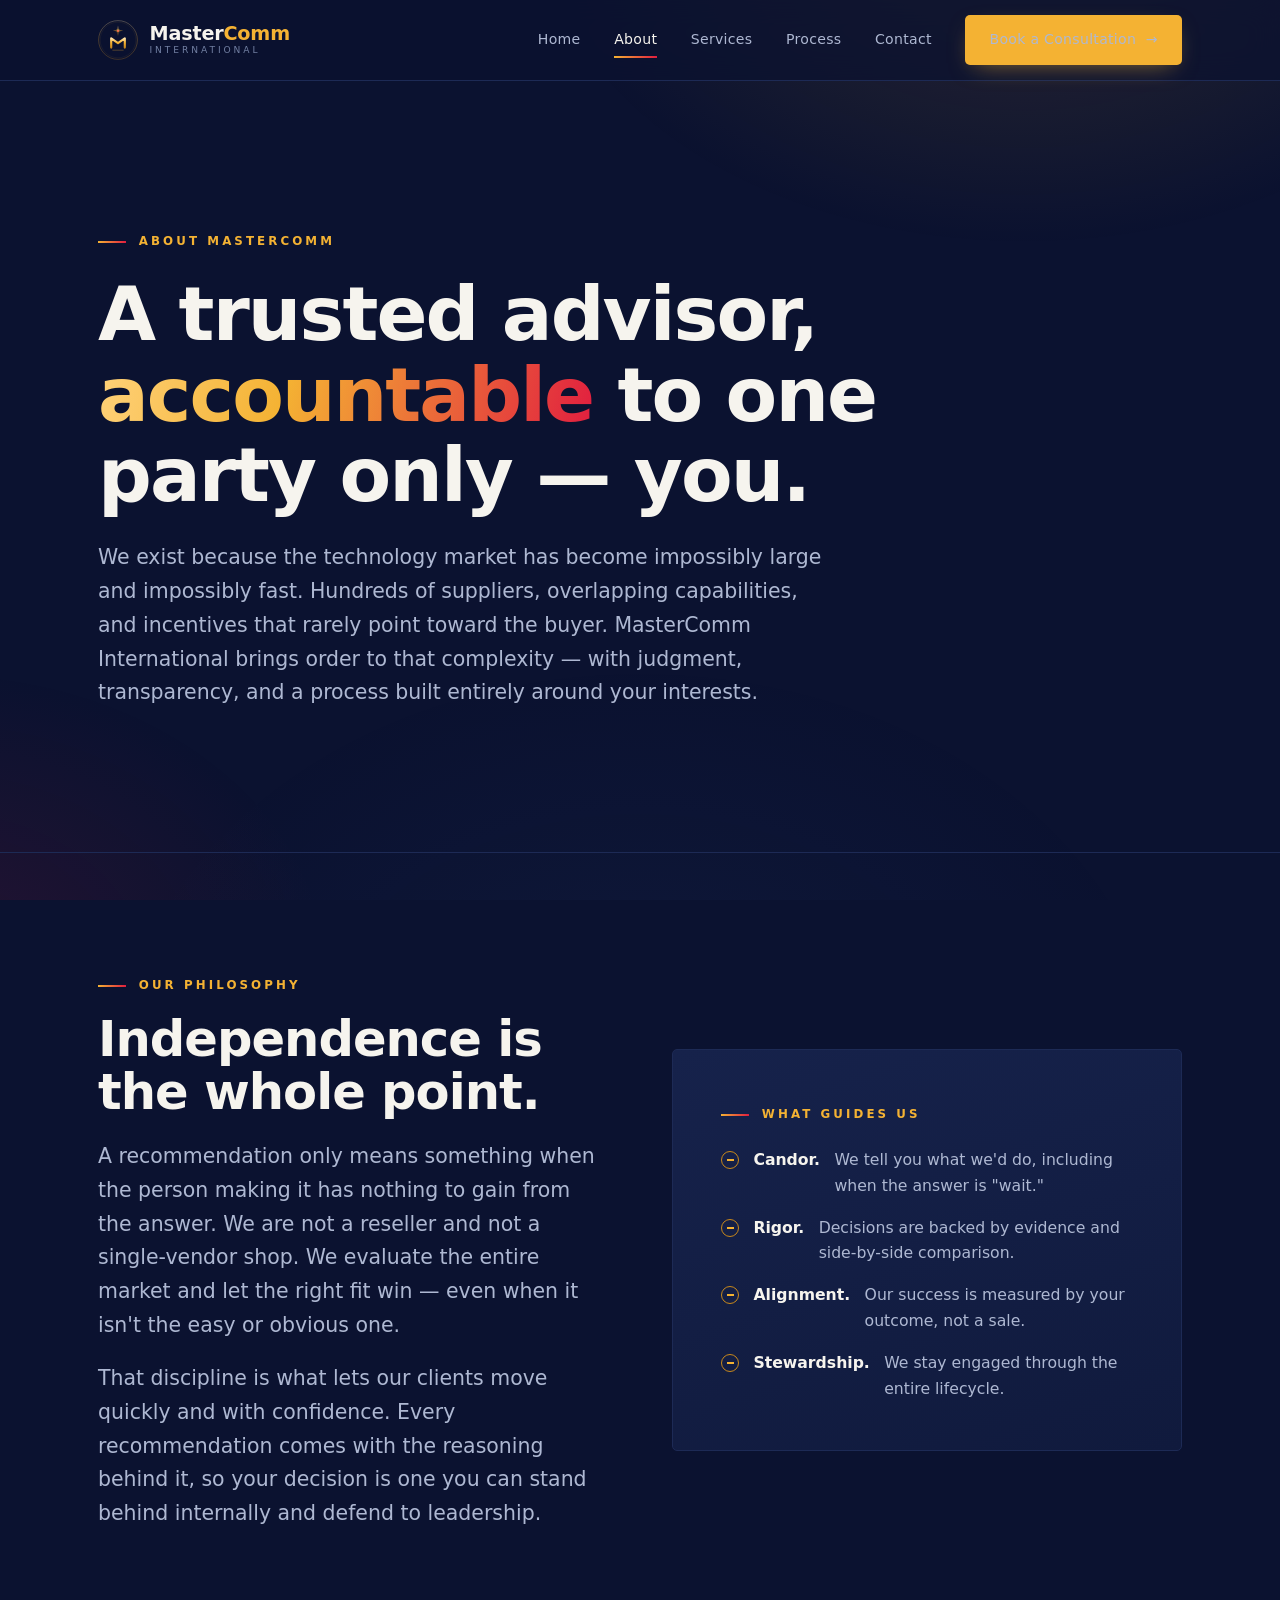
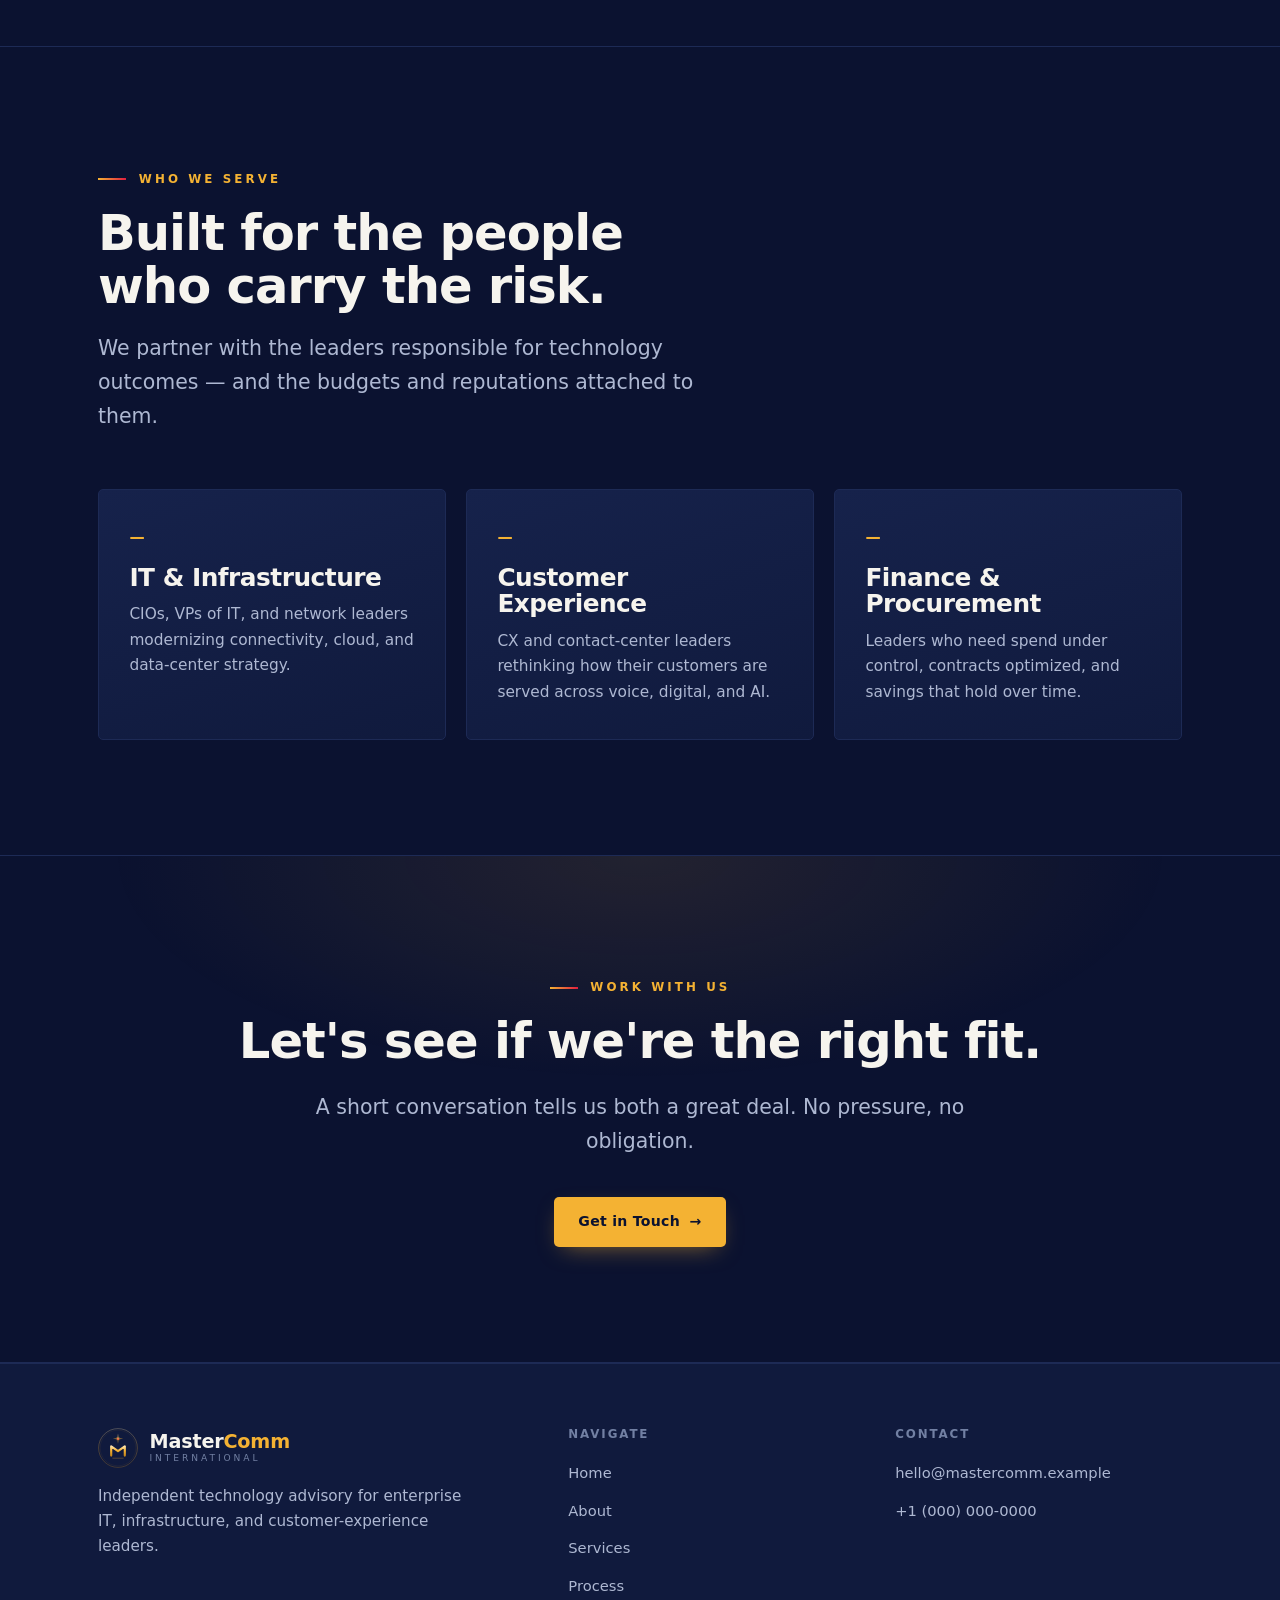
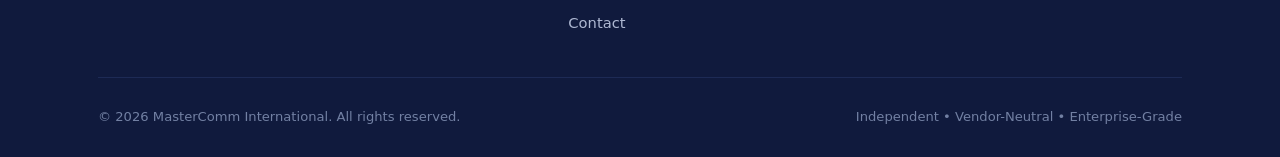
==== commit fafc0fd2: "Add files via upload" ====
--- a/about.html
+++ b/about.html
@@ -5,9 +5,8 @@
   <meta name="viewport" content="width=device-width, initial-scale=1.0" />
   <title>About — MasterComm International</title>
   <meta name="description" content="MasterComm International is an independent technology advisor. Learn about our philosophy, our independence, and how we serve enterprise technology leaders." />
-  <link rel="preconnect" href="https://fonts.googleapis.com" />
-  <link rel="preconnect" href="https://fonts.gstatic.com" crossorigin />
-  <link href="https://fonts.googleapis.com/css2?family=Bricolage+Grotesque:opsz,wght@12..96,400;12..96,500;12..96,600;12..96,700;12..96,800&family=Libre+Franklin:wght@400;500;600;700&display=swap" rel="stylesheet" />
+  <link rel="preconnect" href="https://api.fontshare.com" crossorigin />
+  <link href="https://api.fontshare.com/v2/css?f[]=clash-display@400,500,600,700&f[]=switzer@400,500,600,700&display=swap" rel="stylesheet" />
   <link rel="icon" type="image/svg+xml" href="logo.svg" />
   <link rel="stylesheet" href="styles.css" />
 </head>
--- a/styles.css
+++ b/styles.css
@@ -26,8 +26,8 @@
   --steel:      #5b8def;   /* technology / clarity    */
 
   /* Type */
-  --display: "Bricolage Grotesque", "Libre Franklin", Georgia, serif;
-  --body:    "Libre Franklin", -apple-system, BlinkMacSystemFont, sans-serif;
+  --display: "Clash Display", "Hanken Grotesk", system-ui, sans-serif;
+  --body:    "Switzer", -apple-system, BlinkMacSystemFont, system-ui, sans-serif;
 
   /* Layout */
   --maxw: 1180px;
@@ -66,11 +66,11 @@
 /* Typography */
 h1, h2, h3, h4 {
   font-family: var(--display);
-  line-height: 1.06;
+  line-height: 1.07;
   letter-spacing: -0.02em;
-  font-weight: 700;
-}
-h1 { font-size: clamp(2.7rem, 6vw, 4.7rem); font-weight: 800; }
+  font-weight: 600;
+}
+h1 { font-size: clamp(2.7rem, 6vw, 4.7rem); font-weight: 600; letter-spacing:-0.025em; }
 h2 { font-size: clamp(2rem, 4vw, 3.1rem); }
 h3 { font-size: clamp(1.2rem, 2vw, 1.55rem); font-weight: 600; }
 
@@ -107,8 +107,8 @@
 .brand { display:flex; align-items:center; gap:0.72rem; }
 .logo-mark { width: 40px; height: 40px; flex:none; }
 .brand-text { display:flex; flex-direction:column; line-height:1.05; }
-.brand .mark { font-family: var(--display); font-size: 1.18rem; font-weight: 700; color: var(--parchment); letter-spacing: -0.01em; }
-.brand .mark b { color: var(--gold); font-weight: 800; }
+.brand .mark { font-family: var(--display); font-size: 1.2rem; font-weight: 600; color: var(--parchment); letter-spacing: -0.01em; }
+.brand .mark b { color: var(--gold); font-weight: 600; }
 .brand .tag { font-size: 0.57rem; letter-spacing: 0.32em; text-transform: uppercase; color: var(--muted-2); margin-top: 2px; }
 
 .nav-links { display:flex; align-items:center; gap: 2.1rem; }
@@ -194,7 +194,7 @@
   width:56px; height:56px; border-radius:50%; border:1px solid var(--gold-deep);
   background:radial-gradient(circle at 50% 35%, var(--ink-3), var(--ink));
   display:flex; align-items:center; justify-content:center;
-  font-family:var(--display); font-weight:800; color:var(--gold); font-size:1.15rem;
+  font-family:var(--display); font-weight:600; color:var(--gold); font-size:1.15rem;
   position:relative; z-index:2; flex:none;
   box-shadow: 0 0 0 6px var(--ink);
 }
